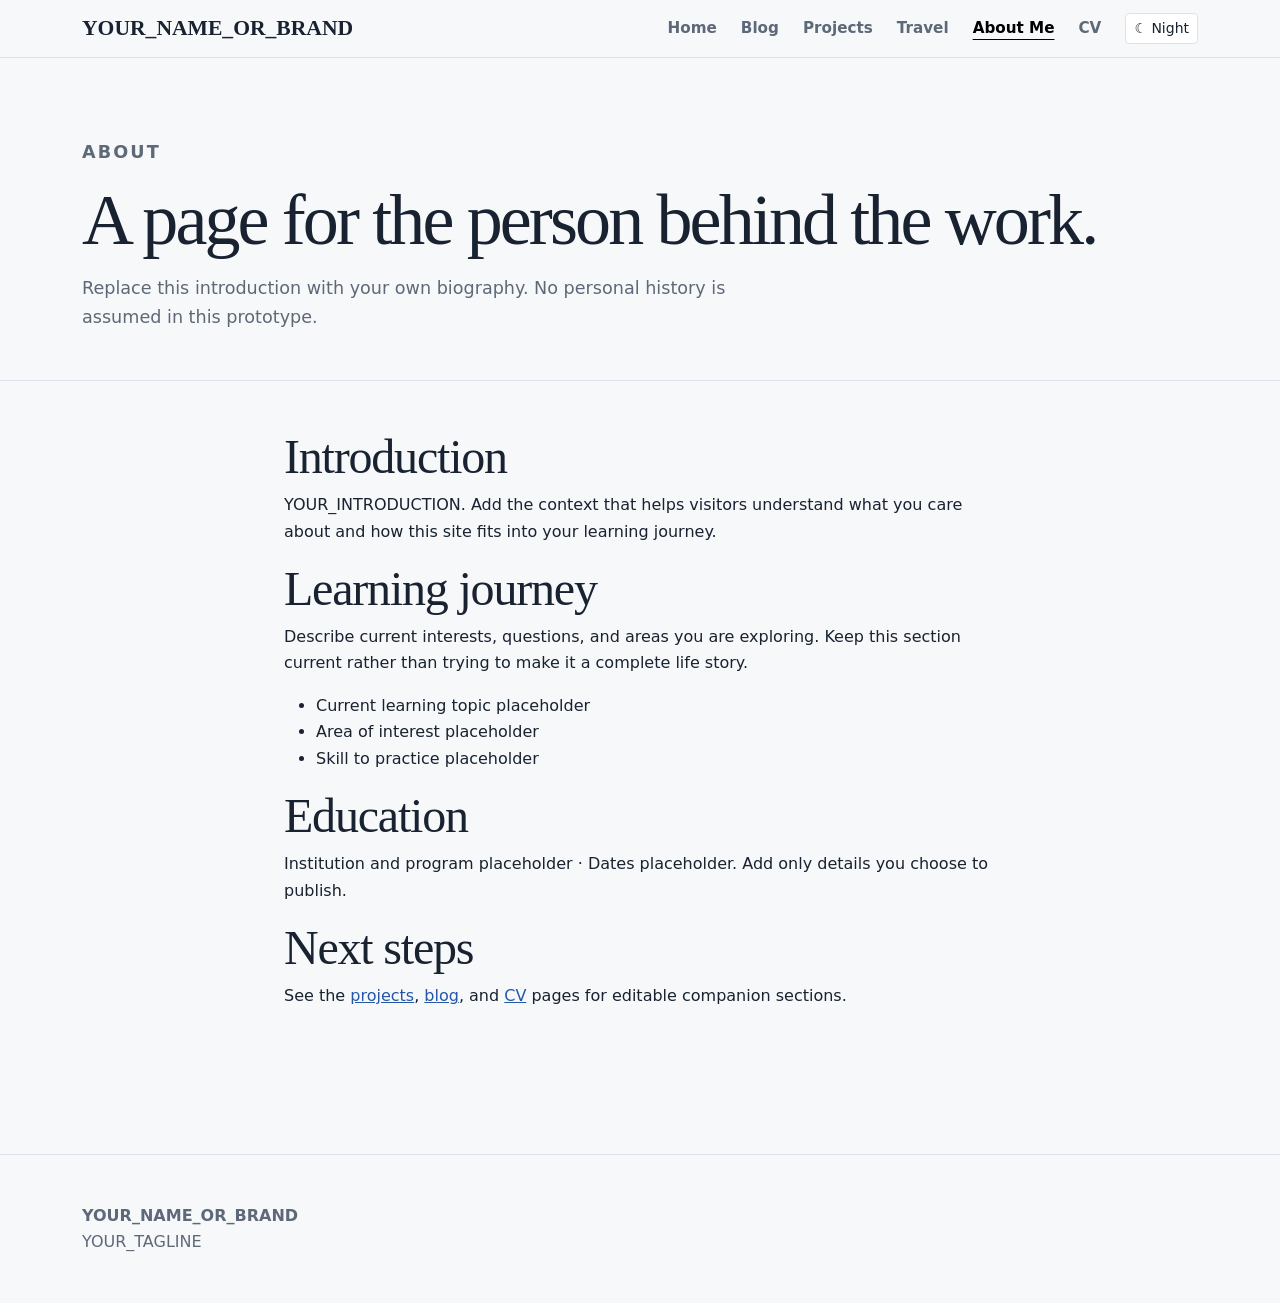
==== about.html @ b2061391 "Add personal website" ====
<!doctype html>
<html lang="en">
<head>
  <meta charset="utf-8"><meta name="viewport" content="width=device-width, initial-scale=1">
  <meta name="description" content="About YOUR_NAME_OR_BRAND, with editable placeholders for background and learning interests.">
  <title>YOUR_NAME_OR_BRAND | About Me</title>
  <link href="https://cdn.jsdelivr.net/npm/bootstrap@5.3.3/dist/css/bootstrap.min.css" rel="stylesheet"><link href="assets/css/styles.css" rel="stylesheet">
</head>
<body>
<a class="skip-link" href="#main-content">Skip to content</a>
<header class="site-header sticky-top"><nav class="navbar navbar-expand-lg" aria-label="Primary navigation"><div class="container"><a class="brand" href="index.html">YOUR_NAME_OR_BRAND</a><button class="navbar-toggler" type="button" data-menu-toggle aria-controls="site-navigation" aria-expanded="false" aria-label="Open navigation"><span class="navbar-toggler-icon"></span></button><div class="collapse navbar-collapse" id="site-navigation"><ul class="navbar-nav ms-auto align-items-lg-center gap-lg-2"><li class="nav-item"><a class="nav-link" href="index.html">Home</a></li><li class="nav-item"><a class="nav-link" href="blog.html">Blog</a></li><li class="nav-item"><a class="nav-link" href="projects.html">Projects</a></li><li class="nav-item"><a class="nav-link" href="travel.html">Travel</a></li><li class="nav-item"><a class="nav-link active" aria-current="page" href="about.html">About Me</a></li><li class="nav-item"><a class="nav-link" href="cv.html">CV</a></li><li class="nav-item ms-lg-2"><button class="btn btn-sm theme-toggle" type="button" data-theme-toggle aria-pressed="false">☾ Night</button></li></ul></div></div></nav></header>
<main id="main-content"><section class="page-hero"><div class="container"><p class="eyebrow">About</p><h1>A page for the person behind the work.</h1><p>Replace this introduction with your own biography. No personal history is assumed in this prototype.</p></div></section><section class="section-sm"><div class="container container-readable"><h2>Introduction</h2><p>YOUR_INTRODUCTION. Add the context that helps visitors understand what you care about and how this site fits into your learning journey.</p><h2>Learning journey</h2><p>Describe current interests, questions, and areas you are exploring. Keep this section current rather than trying to make it a complete life story.</p><ul><li>Current learning topic placeholder</li><li>Area of interest placeholder</li><li>Skill to practice placeholder</li></ul><h2>Education</h2><p>Institution and program placeholder · Dates placeholder. Add only details you choose to publish.</p><h2>Next steps</h2><p>See the <a href="projects.html">projects</a>, <a href="blog.html">blog</a>, and <a href="cv.html">CV</a> pages for editable companion sections.</p></div></section></main>
<footer class="site-footer"><div class="container"><strong>YOUR_NAME_OR_BRAND</strong><p class="mb-0">YOUR_TAGLINE</p></div></footer><script src="assets/js/main.js"></script>
</body></html>
---- assets/css/styles.css ----
:root {
  color-scheme: light;
  --color-bg: #f7f8fa;
  --color-surface: #ffffff;
  --color-surface-muted: #eef2f6;
  --color-text: #182230;
  --color-muted: #5d6978;
  --color-accent: #2457a6;
  --color-accent-strong: #173d79;
  --color-border: #dce2e9;
  --color-focus: #b7d4ff;
  --shadow-soft: 0 12px 30px rgba(24, 34, 48, 0.07);
  --radius-sm: 0.5rem;
  --radius-md: 0.9rem;
  --radius-lg: 1.25rem;
  --space-1: 0.375rem;
  --space-2: 0.75rem;
  --space-3: 1.25rem;
  --space-4: 2rem;
  --space-5: 3rem;
  --space-6: 5rem;
  --content-width: 72rem;
  --reading-width: 46rem;
  --font-body: Inter, ui-sans-serif, system-ui, -apple-system, BlinkMacSystemFont, "Segoe UI", sans-serif;
  --font-display: Georgia, "Times New Roman", serif;
}

[data-theme="dark"] {
  color-scheme: dark;
  --color-bg: #11161d;
  --color-surface: #18212c;
  --color-surface-muted: #202b38;
  --color-text: #e9eef5;
  --color-muted: #aab7c5;
  --color-accent: #9fc2ff;
  --color-accent-strong: #c4d9ff;
  --color-border: #344252;
  --color-focus: #5f8fdb;
  --shadow-soft: 0 12px 30px rgba(0, 0, 0, 0.2);
}

* { box-sizing: border-box; }

html { scroll-behavior: smooth; }

body {
  margin: 0;
  background: var(--color-bg);
  color: var(--color-text);
  font-family: var(--font-body);
  line-height: 1.65;
}

p { overflow-wrap: anywhere; }

a { color: var(--color-accent); }
a:hover { color: var(--color-accent-strong); }

:focus-visible {
  outline: 3px solid var(--color-focus);
  outline-offset: 3px;
}

.skip-link {
  position: absolute;
  top: -4rem;
  left: 1rem;
  z-index: 1000;
  padding: 0.65rem 1rem;
  background: var(--color-text);
  color: var(--color-bg);
  border-radius: var(--radius-sm);
}

.skip-link:focus { top: 1rem; }

.site-header {
  border-bottom: 1px solid var(--color-border);
  background: color-mix(in srgb, var(--color-bg) 92%, transparent);
  backdrop-filter: blur(12px);
}

.brand {
  color: var(--color-text);
  font-family: var(--font-display);
  font-size: 1.35rem;
  font-weight: 700;
  text-decoration: none;
}

.brand:hover { color: var(--color-accent); }

.navbar-toggler {
  border: 1px solid var(--color-border);
  color: var(--color-text);
}

.navbar-toggler-icon {
  display: inline-block;
  width: 1.25em;
  height: 1.25em;
  background: linear-gradient(var(--color-text), var(--color-text)) center / 100% 2px no-repeat,
    linear-gradient(var(--color-text), var(--color-text)) center 35% / 100% 2px no-repeat,
    linear-gradient(var(--color-text), var(--color-text)) center 65% / 100% 2px no-repeat;
}

.nav-link {
  color: var(--color-muted);
  font-size: 0.95rem;
  font-weight: 600;
}

.nav-link:hover,
.nav-link.active {
  color: var(--color-text);
}

.nav-link.active { text-decoration: underline; text-underline-offset: 0.4rem; }

.theme-toggle {
  border: 1px solid var(--color-border);
  color: var(--color-text);
  background: var(--color-surface);
}

.theme-toggle:hover { background: var(--color-surface-muted); }

.container-readable { max-width: var(--reading-width); }
.section { padding: var(--space-6) 0; }
.section-sm { padding: var(--space-5) 0; }

.eyebrow {
  margin-bottom: var(--space-2);
  color: var(--color-accent);
  font-size: 0.78rem;
  font-weight: 800;
  letter-spacing: 0.12em;
  text-transform: uppercase;
}

h1, h2, h3, h4 {
  color: var(--color-text);
  line-height: 1.15;
  overflow-wrap: anywhere;
}

h1, h2 { font-family: var(--font-display); }
h1 { font-size: clamp(2.6rem, 7vw, 5.2rem); letter-spacing: -0.04em; }
h2 { font-size: clamp(2rem, 4vw, 3rem); letter-spacing: -0.025em; }
h3 { font-size: 1.35rem; }

.hero { padding: clamp(4.5rem, 12vw, 9rem) 0 var(--space-6); }
.hero h1 { max-width: 10ch; margin-bottom: var(--space-3); }
.hero-lede { max-width: 42rem; color: var(--color-muted); font-size: clamp(1.1rem, 2vw, 1.35rem); }

.button-row { display: flex; flex-wrap: wrap; gap: var(--space-2); }
.btn-primary { background: var(--color-accent); border-color: var(--color-accent); }
.btn-primary:hover { background: var(--color-accent-strong); border-color: var(--color-accent-strong); }
.btn-outline-secondary { color: var(--color-text); border-color: var(--color-border); }
.btn-outline-secondary:hover { color: var(--color-text); background: var(--color-surface-muted); border-color: var(--color-border); }

.card-editorial {
  height: 100%;
  padding: var(--space-3);
  border: 1px solid var(--color-border);
  border-radius: var(--radius-md);
  background: var(--color-surface);
  box-shadow: none;
  transition: transform 160ms ease, box-shadow 160ms ease, border-color 160ms ease;
}

.card-editorial:hover { transform: translateY(-3px); border-color: var(--color-accent); box-shadow: var(--shadow-soft); }
.card-editorial p:last-child { margin-bottom: 0; }
.card-link { color: inherit; text-decoration: none; }
.card-link:hover { color: inherit; }
.meta { color: var(--color-muted); font-size: 0.9rem; }
.tag { display: inline-block; margin: 0.2rem 0.2rem 0 0; padding: 0.18rem 0.55rem; border: 1px solid var(--color-border); border-radius: 999px; color: var(--color-muted); font-size: 0.78rem; }

.page-hero { padding: var(--space-6) 0 var(--space-4); border-bottom: 1px solid var(--color-border); }
.page-hero h1 { margin-bottom: var(--space-2); font-size: clamp(2.7rem, 6vw, 4.5rem); }
.page-hero p { max-width: 44rem; color: var(--color-muted); font-size: 1.1rem; }

.placeholder-media {
  display: grid;
  min-height: 11rem;
  place-items: center;
  padding: var(--space-3);
  border: 1px dashed var(--color-border);
  border-radius: var(--radius-md);
  background: var(--color-surface-muted);
  color: var(--color-muted);
  text-align: center;
}

.article-content { max-width: var(--reading-width); }
.article-content h2 { margin-top: var(--space-5); font-size: 2rem; }
.article-content h3 { margin-top: var(--space-4); }
.article-content pre {
  overflow-x: auto;
  padding: var(--space-3);
  border: 1px solid var(--color-border);
  border-radius: var(--radius-sm);
  background: var(--color-surface-muted);
  color: var(--color-text);
}
.article-content code { color: var(--color-accent-strong); }
.article-content pre code { color: inherit; }

.timeline { border-left: 2px solid var(--color-border); }
.timeline-item { position: relative; padding: 0 0 var(--space-4) var(--space-4); }
.timeline-item::before {
  position: absolute;
  top: 0.45rem;
  left: -0.43rem;
  width: 0.7rem;
  height: 0.7rem;
  border: 2px solid var(--color-bg);
  border-radius: 50%;
  background: var(--color-accent);
  content: "";
}

.site-footer { margin-top: var(--space-6); padding: var(--space-5) 0; border-top: 1px solid var(--color-border); color: var(--color-muted); }
.social-list { display: flex; flex-wrap: wrap; gap: var(--space-2); padding: 0; list-style: none; }
.social-placeholder { color: var(--color-muted); cursor: not-allowed; text-decoration: none; }
.social-placeholder::after { content: " (placeholder)"; font-size: 0.8em; }

.cv-print-note { color: var(--color-muted); font-size: 0.9rem; }

@media (prefers-reduced-motion: reduce) {
  *, *::before, *::after { scroll-behavior: auto !important; transition-duration: 0.01ms !important; }
}

@media (max-width: 575.98px) {
  .section-sm .row,
  .section .row { margin-right: 0; margin-left: 0; }
}

@media print {
  .site-header, .site-footer, .skip-link, .theme-toggle, .navbar-toggler, .cv-print-note { display: none !important; }
  body { background: #fff; color: #000; }
  .section, .section-sm, .hero, .page-hero { padding: 1.5rem 0; }
}
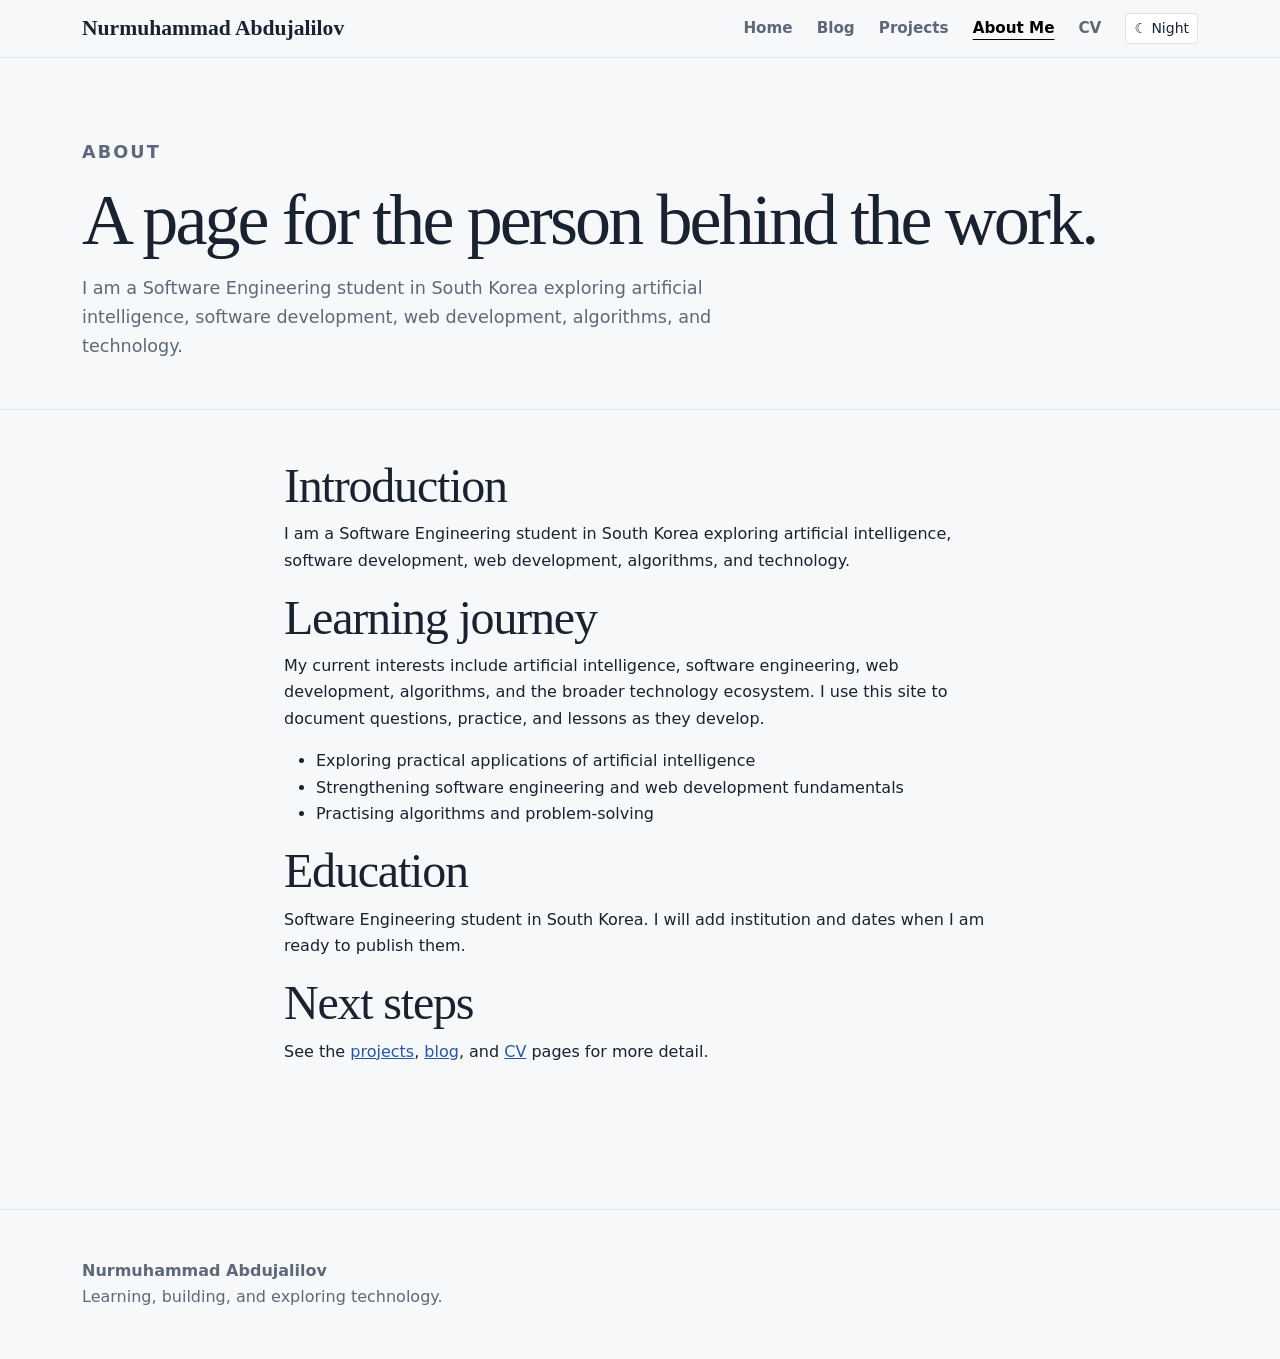
==== commit 95fb35fe: "feat: replace personal website placeholders" ====
--- a/about.html
+++ b/about.html
@@ -2,13 +2,13 @@
 <html lang="en">
 <head>
   <meta charset="utf-8"><meta name="viewport" content="width=device-width, initial-scale=1">
-  <meta name="description" content="About YOUR_NAME_OR_BRAND, with editable placeholders for background and learning interests.">
-  <title>YOUR_NAME_OR_BRAND | About Me</title>
+  <meta name="description" content="About Nurmuhammad Abdujalilov, a Software Engineering student in South Korea.">
+  <title>About Me | Nurmuhammad Abdujalilov</title>
   <link href="https://cdn.jsdelivr.net/npm/bootstrap@5.3.3/dist/css/bootstrap.min.css" rel="stylesheet"><link href="assets/css/styles.css" rel="stylesheet">
 </head>
 <body>
 <a class="skip-link" href="#main-content">Skip to content</a>
-<header class="site-header sticky-top"><nav class="navbar navbar-expand-lg" aria-label="Primary navigation"><div class="container"><a class="brand" href="index.html">YOUR_NAME_OR_BRAND</a><button class="navbar-toggler" type="button" data-menu-toggle aria-controls="site-navigation" aria-expanded="false" aria-label="Open navigation"><span class="navbar-toggler-icon"></span></button><div class="collapse navbar-collapse" id="site-navigation"><ul class="navbar-nav ms-auto align-items-lg-center gap-lg-2"><li class="nav-item"><a class="nav-link" href="index.html">Home</a></li><li class="nav-item"><a class="nav-link" href="blog.html">Blog</a></li><li class="nav-item"><a class="nav-link" href="projects.html">Projects</a></li><li class="nav-item"><a class="nav-link" href="travel.html">Travel</a></li><li class="nav-item"><a class="nav-link active" aria-current="page" href="about.html">About Me</a></li><li class="nav-item"><a class="nav-link" href="cv.html">CV</a></li><li class="nav-item ms-lg-2"><button class="btn btn-sm theme-toggle" type="button" data-theme-toggle aria-pressed="false">☾ Night</button></li></ul></div></div></nav></header>
-<main id="main-content"><section class="page-hero"><div class="container"><p class="eyebrow">About</p><h1>A page for the person behind the work.</h1><p>Replace this introduction with your own biography. No personal history is assumed in this prototype.</p></div></section><section class="section-sm"><div class="container container-readable"><h2>Introduction</h2><p>YOUR_INTRODUCTION. Add the context that helps visitors understand what you care about and how this site fits into your learning journey.</p><h2>Learning journey</h2><p>Describe current interests, questions, and areas you are exploring. Keep this section current rather than trying to make it a complete life story.</p><ul><li>Current learning topic placeholder</li><li>Area of interest placeholder</li><li>Skill to practice placeholder</li></ul><h2>Education</h2><p>Institution and program placeholder · Dates placeholder. Add only details you choose to publish.</p><h2>Next steps</h2><p>See the <a href="projects.html">projects</a>, <a href="blog.html">blog</a>, and <a href="cv.html">CV</a> pages for editable companion sections.</p></div></section></main>
-<footer class="site-footer"><div class="container"><strong>YOUR_NAME_OR_BRAND</strong><p class="mb-0">YOUR_TAGLINE</p></div></footer><script src="assets/js/main.js"></script>
+<header class="site-header sticky-top"><nav class="navbar navbar-expand-lg" aria-label="Primary navigation"><div class="container"><a class="brand" href="index.html" data-site-name></a><button class="navbar-toggler" type="button" data-menu-toggle aria-controls="site-navigation" aria-expanded="false" aria-label="Open navigation"><span class="navbar-toggler-icon"></span></button><div class="collapse navbar-collapse" id="site-navigation"><ul class="navbar-nav ms-auto align-items-lg-center gap-lg-2"><li class="nav-item"><a class="nav-link" href="index.html">Home</a></li><li class="nav-item"><a class="nav-link" href="blog.html">Blog</a></li><li class="nav-item"><a class="nav-link" href="projects.html">Projects</a></li><li class="nav-item"><a class="nav-link active" aria-current="page" href="about.html">About Me</a></li><li class="nav-item"><a class="nav-link" href="cv.html">CV</a></li><li class="nav-item ms-lg-2"><button class="btn btn-sm theme-toggle" type="button" data-theme-toggle aria-pressed="false">☾ Night</button></li></ul></div></div></nav></header>
+<main id="main-content"><section class="page-hero"><div class="container"><p class="eyebrow">About</p><h1>A page for the person behind the work.</h1><p data-site-introduction></p></div></section><section class="section-sm"><div class="container container-readable"><h2>Introduction</h2><p data-site-introduction></p><h2>Learning journey</h2><p>My current interests include artificial intelligence, software engineering, web development, algorithms, and the broader technology ecosystem. I use this site to document questions, practice, and lessons as they develop.</p><ul><li>Exploring practical applications of artificial intelligence</li><li>Strengthening software engineering and web development fundamentals</li><li>Practising algorithms and problem-solving</li></ul><h2>Education</h2><p>Software Engineering student in South Korea. I will add institution and dates when I am ready to publish them.</p><h2>Next steps</h2><p>See the <a href="projects.html">projects</a>, <a href="blog.html">blog</a>, and <a href="cv.html">CV</a> pages for more detail.</p></div></section></main>
+<footer class="site-footer"><div class="container"><strong data-site-name></strong><p class="mb-0" data-site-tagline></p></div></footer><script src="assets/js/config.js"></script><script src="assets/js/main.js"></script>
 </body></html>
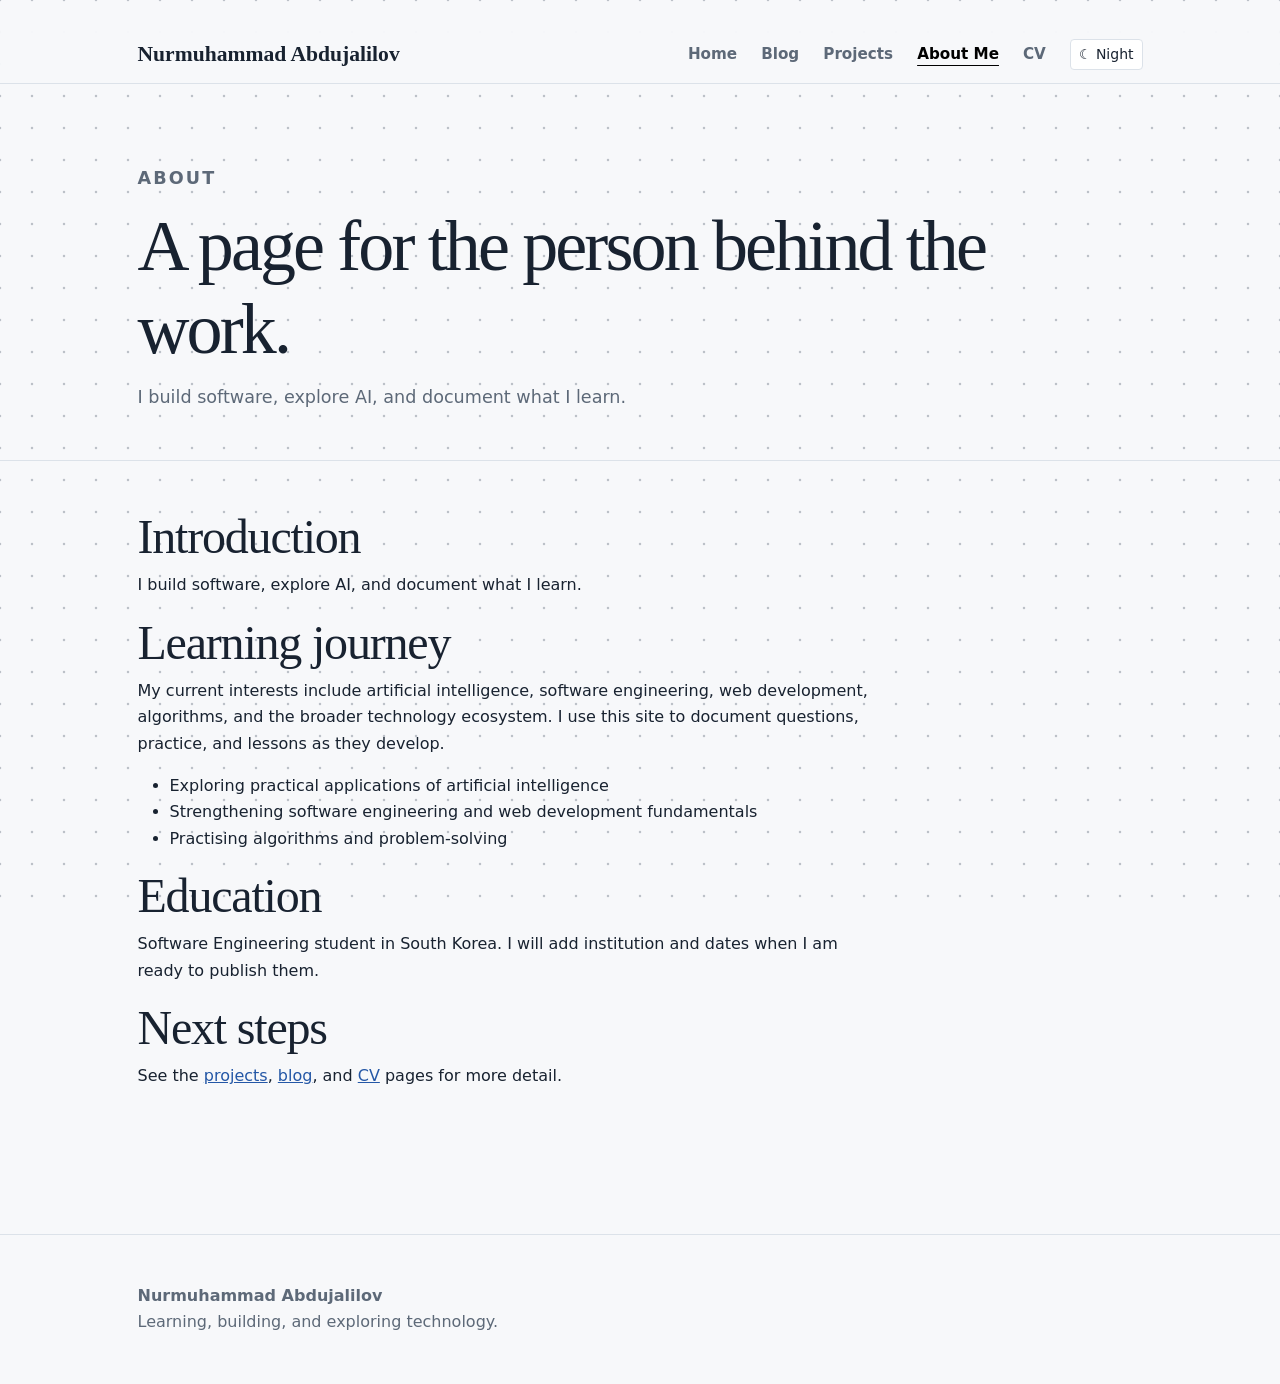
==== commit 1d1e459f: "Fix pixel cursor effect and dark mode toggle" ====
--- a/about.html
+++ b/about.html
@@ -10,5 +10,18 @@
 <a class="skip-link" href="#main-content">Skip to content</a>
 <header class="site-header sticky-top"><nav class="navbar navbar-expand-lg" aria-label="Primary navigation"><div class="container"><a class="brand" href="index.html" data-site-name></a><button class="navbar-toggler" type="button" data-menu-toggle aria-controls="site-navigation" aria-expanded="false" aria-label="Open navigation"><span class="navbar-toggler-icon"></span></button><div class="collapse navbar-collapse" id="site-navigation"><ul class="navbar-nav ms-auto align-items-lg-center gap-lg-2"><li class="nav-item"><a class="nav-link" href="index.html">Home</a></li><li class="nav-item"><a class="nav-link" href="blog.html">Blog</a></li><li class="nav-item"><a class="nav-link" href="projects.html">Projects</a></li><li class="nav-item"><a class="nav-link active" aria-current="page" href="about.html">About Me</a></li><li class="nav-item"><a class="nav-link" href="cv.html">CV</a></li><li class="nav-item ms-lg-2"><button class="btn btn-sm theme-toggle" type="button" data-theme-toggle aria-pressed="false">☾ Night</button></li></ul></div></div></nav></header>
 <main id="main-content"><section class="page-hero"><div class="container"><p class="eyebrow">About</p><h1>A page for the person behind the work.</h1><p data-site-introduction></p></div></section><section class="section-sm"><div class="container container-readable"><h2>Introduction</h2><p data-site-introduction></p><h2>Learning journey</h2><p>My current interests include artificial intelligence, software engineering, web development, algorithms, and the broader technology ecosystem. I use this site to document questions, practice, and lessons as they develop.</p><ul><li>Exploring practical applications of artificial intelligence</li><li>Strengthening software engineering and web development fundamentals</li><li>Practising algorithms and problem-solving</li></ul><h2>Education</h2><p>Software Engineering student in South Korea. I will add institution and dates when I am ready to publish them.</p><h2>Next steps</h2><p>See the <a href="projects.html">projects</a>, <a href="blog.html">blog</a>, and <a href="cv.html">CV</a> pages for more detail.</p></div></section></main>
-<footer class="site-footer"><div class="container"><strong data-site-name></strong><p class="mb-0" data-site-tagline></p></div></footer><script src="assets/js/config.js"></script><script src="assets/js/main.js"></script>
-</body></html>
+<footer class="site-footer"><div class="container"><strong data-site-name></strong><p class="mb-0" data-site-tagline></p></div></footer><script src="assets/js/config.js"></script><script src="assets/js/main.js"></script><script src="assets/js/background.js"></script>
+
+<script>
+  window.PIXEL_TRAIL_OPTIONS = {
+    target: 'body',
+    cell: 26,
+    radius: 3.2,
+    maxBlocks: 300,
+    symbolChance: 0.45
+  };
+</script>
+
+<script src="assets/js/pixel-trail.js" defer></script>
+</body>
+</html>
--- a/assets/css/styles.css
+++ b/assets/css/styles.css
@@ -19,7 +19,7 @@
   --space-4: 2rem;
   --space-5: 3rem;
   --space-6: 5rem;
-  --content-width: 72rem;
+  --content-width: 1029px;
   --reading-width: 46rem;
   --font-body: Inter, ui-sans-serif, system-ui, -apple-system, BlinkMacSystemFont, "Segoe UI", sans-serif;
   --font-display: Georgia, "Times New Roman", serif;
@@ -27,8 +27,8 @@
 
 [data-theme="dark"] {
   color-scheme: dark;
-  --color-bg: #11161d;
-  --color-surface: #18212c;
+  --color-bg: #28282B;
+  --color-surface: #28282B;
   --color-surface-muted: #202b38;
   --color-text: #e9eef5;
   --color-muted: #aab7c5;
@@ -36,7 +36,7 @@
   --color-accent-strong: #c4d9ff;
   --color-border: #344252;
   --color-focus: #5f8fdb;
-  --shadow-soft: 0 12px 30px rgba(0, 0, 0, 0.2);
+  --shadow-soft: 0 12px 30px #28282B;
 }
 
 * { box-sizing: border-box; }
@@ -125,7 +125,11 @@
 
 .theme-toggle:hover { background: var(--color-surface-muted); }
 
-.container-readable { max-width: var(--reading-width); }
+.container { max-width: var(--content-width); }
+.container-readable,
+.article-content { max-width: var(--content-width); }
+.container-readable > *,
+.article-content > * { max-width: var(--reading-width); }
 .section { padding: var(--space-6) 0; }
 .section-sm { padding: var(--space-5) 0; }
 
@@ -159,6 +163,78 @@
 .btn-outline-secondary { color: var(--color-text); border-color: var(--color-border); }
 .btn-outline-secondary:hover { color: var(--color-text); background: var(--color-surface-muted); border-color: var(--color-border); }
 
+.home-hero {
+  display: flex;
+  min-height: calc(100vh - 5rem);
+  align-items: center;
+  padding: clamp(4rem, 8vw, 7rem) 0;
+}
+
+.home-hero-content {
+  display: grid;
+  max-width: 58rem;
+  margin-left: 0;
+  grid-template-columns: 12rem minmax(0, 1fr);
+  align-items: start;
+  gap: clamp(1.75rem, 4vw, 3.5rem);
+}
+.home-hero-copy { max-width: 42rem; }
+.home-hero h1 {
+  margin: 0;
+  max-width: 14ch;
+  font-family: var(--font-body);
+  font-size: clamp(3rem, 6vw, 3.5rem);
+  font-weight: 750;
+  letter-spacing: -0.06em;
+}
+.home-hero-role {
+  margin: 1rem 0 0;
+  color: var(--color-text);
+  font-size: clamp(1.15rem, 2.5vw, 1.45rem);
+  font-weight: 600;
+}
+.home-hero-location {
+  margin: 0.35rem 0 0;
+  color: var(--color-muted);
+  font-size: 0.95rem;
+}
+.home-hero-location span:first-child { color: var(--color-accent); font-size: 0.7em; vertical-align: 0.1em; }
+.home-hero .hero-lede { max-width: 34rem; margin: 1.75rem auto 0; font-size: clamp(1.1rem, 2vw, 1.25rem); }
+.home-hero .hero-lede { margin-left: 0; }
+.home-hero-actions { margin-top: 2rem; }
+.home-hero-actions .btn { padding: 0.7rem 1.15rem; font-weight: 600; }
+.home-social-links { display: flex; gap: 1.5rem; margin-top: 3rem; }
+.home-social-links a {
+  display: inline-flex;
+  align-items: center;
+  gap: 0.45rem;
+  color: var(--color-muted);
+  font-size: 0.9rem;
+  text-decoration: none;
+}
+.home-social-links a:hover { color: var(--color-accent); }
+.home-social-links svg { width: 1.1rem; height: 1.1rem; fill: currentColor; }
+.home-social-links a:last-child svg { fill: none; stroke: currentColor; stroke-linecap: round; stroke-linejoin: round; stroke-width: 1.5; }
+.home-hero-portrait {
+  width: 14rem;
+  
+  aspect-ratio: 1;
+  margin-top: 2rem;
+  justify-self: start;
+  overflow: hidden;
+  border-radius: 20%;
+  background: transparent;
+}
+
+.home-hero-portrait img {
+  display: block;
+  width: 100%;
+  height: 100%;
+  object-fit: cover;
+  object-position: center;
+  filter: none;
+}
+
 .card-editorial {
   height: 100%;
   padding: var(--space-3);
@@ -175,6 +251,92 @@
 .card-link:hover { color: inherit; }
 .meta { color: var(--color-muted); font-size: 0.9rem; }
 .tag { display: inline-block; margin: 0.2rem 0.2rem 0 0; padding: 0.18rem 0.55rem; border: 1px solid var(--color-border); border-radius: 999px; color: var(--color-muted); font-size: 0.78rem; }
+
+.section-heading-row {
+  display: flex;
+  align-items: end;
+  justify-content: space-between;
+  gap: var(--space-3);
+  margin-bottom: var(--space-4);
+}
+.section-heading-row h2 { margin-bottom: 0; }
+.section-heading-note { margin: 0; color: var(--color-muted); }
+.featured-carousel { position: relative; padding: 0 3rem; }
+.carousel-viewport { overflow: hidden; touch-action: pan-y; cursor: grab; }
+.carousel-viewport.is-dragging { cursor: grabbing; }
+.featured-carousel-track {
+  display: flex;
+  gap: var(--space-3);
+  will-change: transform;
+}
+.featured-slide {
+  flex: 0 0 calc((100% - (2 * var(--space-3))) / 3);
+  min-width: 0;
+}
+.featured-slide .card-link { display: block; height: 100%; }
+.carousel-control {
+  position: absolute;
+  top: 50%;
+  z-index: 1;
+  display: grid;
+  width: 2.5rem;
+  height: 2.5rem;
+  place-items: center;
+  border: 1px solid var(--color-border);
+  border-radius: 50%;
+  background: var(--color-surface);
+  color: var(--color-text);
+  font-size: 1.25rem;
+  line-height: 1;
+  transform: translateY(-50%);
+}
+.carousel-control:hover { border-color: var(--color-accent); color: var(--color-accent); }
+.carousel-control-prev { left: 0; }
+.carousel-control-next { right: 0; }
+.archive-layout {
+  display: grid;
+  grid-template-columns: minmax(0, 2fr) minmax(16rem, 1fr);
+  gap: clamp(3rem, 8vw, 7rem);
+}
+.archive-year-label {
+  display: inline-block;
+  margin-bottom: var(--space-4);
+  padding: 0.25rem 0.75rem;
+  border: 1px solid var(--color-border);
+  border-radius: 999px;
+  color: var(--color-muted);
+  font-size: 0.85rem;
+  font-weight: 700;
+}
+.archive-month { margin-bottom: var(--space-4); }
+.archive-month h3 {
+  margin-bottom: 0;
+  color: var(--color-muted);
+  font-size: 1rem;
+  font-weight: 700;
+}
+.archive-entry {
+  display: grid;
+  grid-template-columns: 5rem minmax(0, 1fr) 1.5rem;
+  gap: var(--space-2);
+  align-items: center;
+  padding: var(--space-2) 0;
+  border-top: 1px solid var(--color-border);
+  color: var(--color-text);
+  text-decoration: none;
+}
+.archive-entry:hover { color: var(--color-accent); }
+.archive-entry time { color: var(--color-muted); font-size: 0.9rem; }
+.archive-entry-arrow { color: var(--color-accent); opacity: 0; transform: translateX(-0.4rem); transition: opacity 160ms ease, transform 160ms ease; }
+.archive-entry:hover .archive-entry-arrow,
+.archive-entry:focus-visible .archive-entry-arrow { opacity: 1; transform: translateX(0); }
+.archive-aside {
+  align-self: start;
+  padding-left: var(--space-4);
+  border-left: 1px solid var(--color-border);
+}
+.archive-aside h2 { margin-bottom: var(--space-2); font-size: clamp(1.7rem, 3vw, 2.3rem); }
+.archive-aside p:not(.eyebrow) { color: var(--color-muted); }
 
 .page-hero { padding: var(--space-6) 0 var(--space-4); border-bottom: 1px solid var(--color-border); }
 .page-hero h1 { margin-bottom: var(--space-2); font-size: clamp(2.7rem, 6vw, 4.5rem); }
@@ -191,8 +353,6 @@
   color: var(--color-muted);
   text-align: center;
 }
-
-.article-content { max-width: var(--reading-width); }
 .article-content h2 { margin-top: var(--space-5); font-size: 2rem; }
 .article-content h3 { margin-top: var(--space-4); }
 .article-content pre {
@@ -231,7 +391,27 @@
   *, *::before, *::after { scroll-behavior: auto !important; transition-duration: 0.01ms !important; }
 }
 
+@media (max-width: 991.98px) {
+  .home-hero-content { grid-template-columns: 1fr; gap: 3.5rem; }
+  .home-hero-portrait { width: 12rem; margin-top: 0; }
+  .featured-slide { flex-basis: calc((100% - var(--space-3)) / 2); }
+  .archive-layout { grid-template-columns: 1fr; }
+  .archive-aside { padding-top: var(--space-4); padding-left: 0; border-top: 1px solid var(--color-border); border-left: 0; }
+}
+
+@media (max-width: 1199.98px) {
+  .container { max-width: 100%; }
+}
+
 @media (max-width: 575.98px) {
+  .home-hero-content { gap: 3rem; }
+  .home-hero-portrait { width: 9rem; }
+  .home-social-links { gap: 1rem; }
+  .section-heading-row { display: block; }
+  .section-heading-note { margin-top: var(--space-2); }
+  .featured-carousel { padding: 0 2.5rem; }
+  .featured-slide { flex-basis: 85%; }
+  .archive-entry { grid-template-columns: 4.5rem minmax(0, 1fr) 1.25rem; }
   .section-sm .row,
   .section .row { margin-right: 0; margin-left: 0; }
 }
@@ -241,3 +421,59 @@
   body { background: #fff; color: #000; }
   .section, .section-sm, .hero, .page-hero { padding: 1.5rem 0; }
 }
+
+
+
+
+
+
+/* Interactive background grid */
+
+#background-grid {
+  position: fixed;
+  inset: 0;
+  z-index: 0;
+  width: 100%;
+  height: 100%;
+  pointer-events: none;
+  opacity: 0.38;
+}
+
+/* Keep all website content above the background */
+
+.site-header,
+main,
+.site-footer,
+.skip-link {
+  position: relative;
+  z-index: 1;
+}
+
+/* Subtle grid visibility in dark mode */
+
+[data-theme="dark"] #background-grid {
+  opacity: 0.32;
+}
+
+@media (max-width: 768px) {
+  #background-grid {
+    opacity: 0.25;
+  }
+}
+
+@media (prefers-reduced-motion: reduce) {
+  #background-grid {
+    display: none;
+  }
+}
+
+
+
+/* trackere*/
+
+
+/* Keep hero content above the pixel animation */
+.home-hero-content {
+    position: relative;
+    z-index: 6;
+}
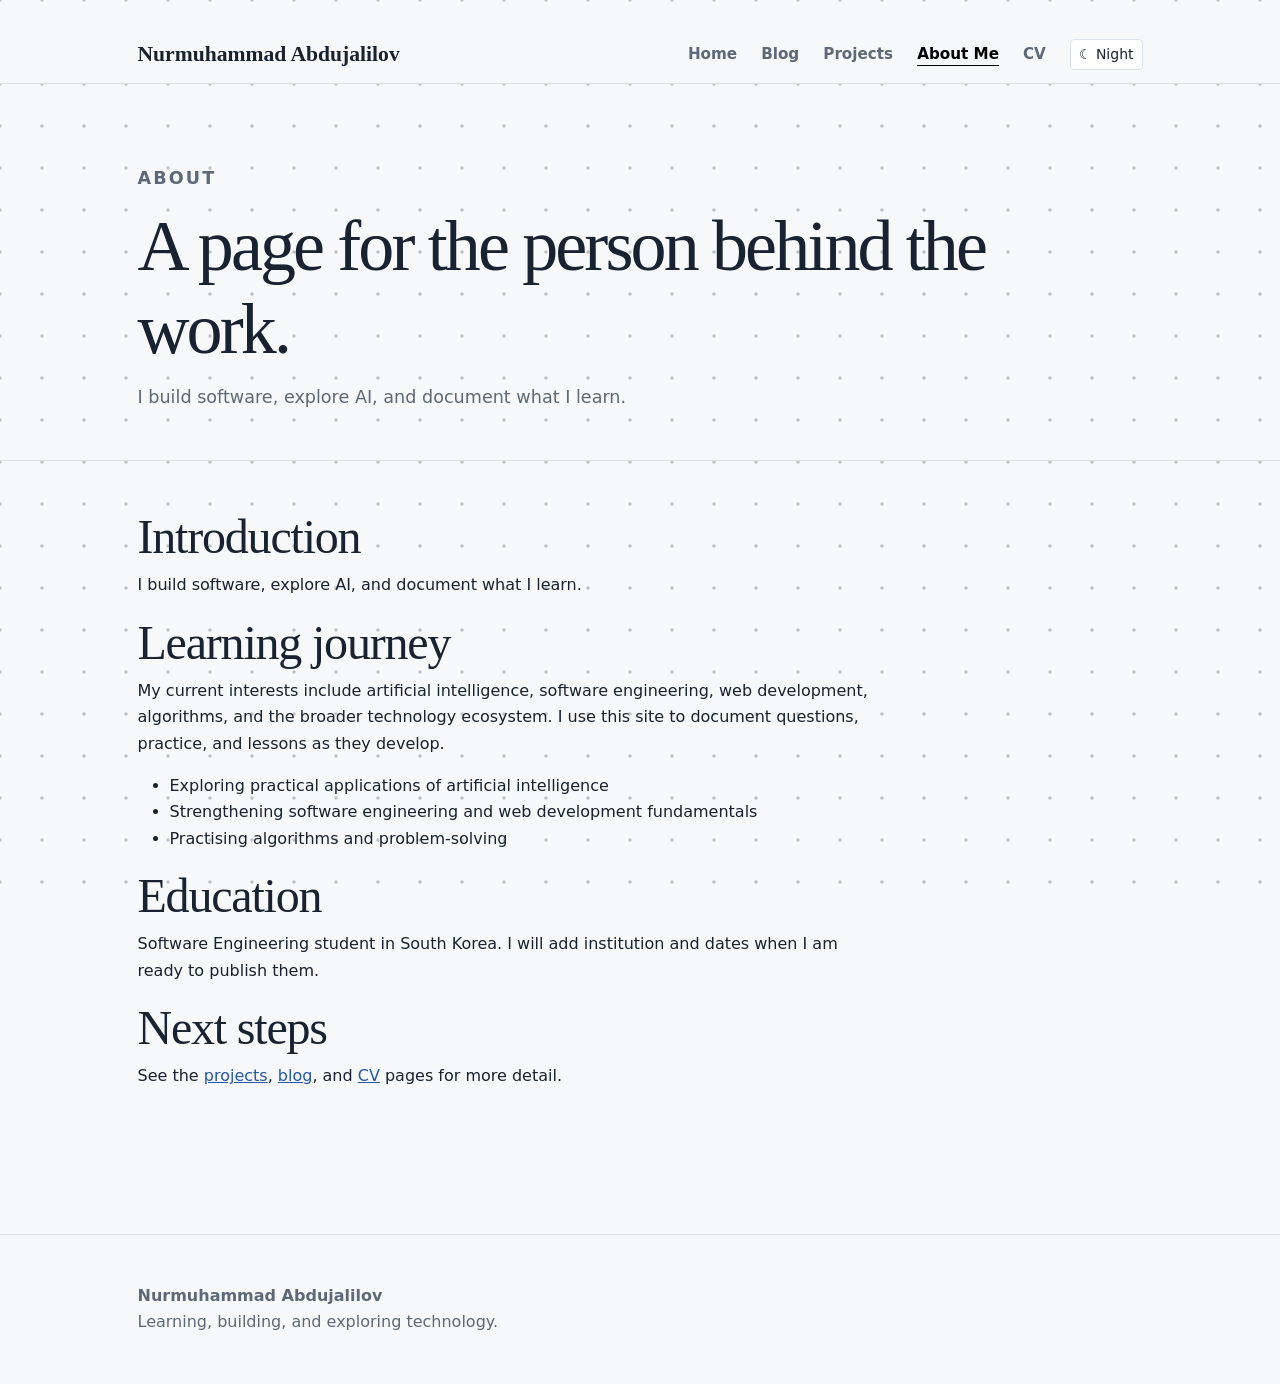
==== commit 539f2ee0: "Add Halo browser gaming article" ====
--- a/about.html
+++ b/about.html
@@ -15,10 +15,10 @@
 <script>
   window.PIXEL_TRAIL_OPTIONS = {
     target: 'body',
-    cell: 26,
-    radius: 3.2,
-    maxBlocks: 300,
-    symbolChance: 0.45
+    cell: 20,
+    radius: 1,
+    maxBlocks: 400,
+    symbolChance: 0.65
   };
 </script>
 
--- a/assets/css/styles.css
+++ b/assets/css/styles.css
@@ -477,3 +477,91 @@
     position: relative;
     z-index: 6;
 }
+
+/* Article-specific presentation for the Halo feature. */
+.container.article-content.halo-article { max-width: 52rem; }
+.article-content.halo-article > * { max-width: none; }
+.halo-article .halo-back-link { display: inline-block; margin-bottom: var(--space-4); text-decoration: none; }
+.halo-article .halo-hero { padding: 0 0 var(--space-3); }
+.halo-article .tag {
+  display: inline-block;
+  margin: 0;
+  padding: 0.25rem 0.65rem;
+  border: 0;
+  background: var(--color-accent);
+  color: var(--color-surface);
+  font-size: 0.75rem;
+  font-weight: 700;
+  letter-spacing: 0.08em;
+  text-transform: uppercase;
+}
+.halo-article h1 {
+  margin: var(--space-2) 0;
+  font-size: clamp(2.2rem, 6vw, 3.25rem);
+  letter-spacing: -0.035em;
+}
+.halo-article h1 span,
+.halo-article h2 i { color: var(--color-accent); }
+.halo-article .lead { max-width: 43rem; color: var(--color-muted); font-size: clamp(1.1rem, 2.5vw, 1.25rem); }
+.halo-article .article-meta { margin: 0 0 var(--space-3); color: var(--color-muted); font-size: 0.9rem; }
+.halo-article h2 {
+  margin: var(--space-5) 0 var(--space-2);
+  font-size: clamp(1.65rem, 4vw, 2rem);
+  letter-spacing: -0.02em;
+}
+.halo-article h2 i {
+  display: block;
+  margin-bottom: 0.3rem;
+  font-family: var(--font-body);
+  font-size: 0.75rem;
+  font-style: normal;
+  letter-spacing: 0.1em;
+  text-transform: uppercase;
+}
+.halo-article .stats { display: grid; grid-template-columns: repeat(auto-fit, minmax(min(9rem, 100%), 1fr)); gap: var(--space-2); margin: var(--space-3) 0; }
+.halo-article .stat { padding: var(--space-3); border: 1px solid var(--color-accent); border-radius: var(--radius-md); background: var(--color-surface); text-align: center; }
+.halo-article .stat b { display: block; color: var(--color-accent); font-size: clamp(1.4rem, 4vw, 1.8rem); line-height: 1.2; overflow-wrap: anywhere; }
+.halo-article .stat small { color: var(--color-muted); }
+.halo-article .box { margin: var(--space-3) 0; padding: var(--space-2) var(--space-3); border-left: 4px solid var(--color-accent); border-radius: var(--radius-sm); background: var(--color-surface-muted); }
+.halo-article .cmp { display: grid; grid-template-columns: repeat(2, minmax(0, 1fr)); gap: var(--space-2); margin: var(--space-3) 0; }
+.halo-article .comparison-card { padding: var(--space-3); border: 1px solid var(--color-border); border-radius: var(--radius-md); background: var(--color-surface); }
+.halo-article .comparison-card.on { border-color: var(--color-accent); background: var(--color-surface-muted); }
+.halo-article .comparison-card h3 { margin: 0 0 var(--space-1); color: var(--color-accent); font-size: 1.05rem; }
+.halo-article .comparison-card ul { margin: var(--space-1) 0 0; padding-left: 1.2rem; color: var(--color-muted); font-size: 0.95rem; }
+.halo-article .flow { display: flex; flex-direction: column; gap: 0; margin: var(--space-3) 0; }
+.halo-article .step { display: flex; align-items: center; gap: var(--space-2); padding: var(--space-2) var(--space-3); border: 1px solid var(--color-accent); border-radius: var(--radius-md); background: var(--color-surface); }
+.halo-article .step.ai { background: var(--color-accent); color: var(--color-surface); }
+.halo-article .step .n { display: grid; flex: none; width: 2rem; height: 2rem; place-items: center; border-radius: 50%; background: var(--color-surface-muted); color: var(--color-accent); font-weight: 700; }
+.halo-article .step small { display: block; color: var(--color-muted); font-size: 0.9rem; line-height: 1.4; }
+.halo-article .step.ai small { color: color-mix(in srgb, var(--color-surface) 82%, var(--color-accent)); }
+.halo-article .step.ai .n { background: var(--color-surface); }
+.halo-article .arrow { color: var(--color-accent); font-size: 1.25rem; line-height: 1.2; text-align: center; }
+.halo-article .scroll { max-width: 100%; margin: var(--space-3) 0; overflow-x: auto; border: 1px solid var(--color-border); border-radius: var(--radius-md); }
+.halo-article table { width: 100%; min-width: 32rem; margin: 0; border-collapse: collapse; font-size: 0.92rem; }
+.halo-article th { padding: 0.65rem 0.85rem; background: var(--color-accent); color: var(--color-surface); text-align: left; }
+.halo-article td { padding: 0.65rem 0.85rem; border-top: 1px solid var(--color-border); }
+.halo-article tr:nth-child(even) td { background: var(--color-surface-muted); }
+.halo-article .bad { color: #c2410c; font-weight: 700; }
+.halo-article .good { color: #1f8a5b; font-weight: 700; }
+.halo-article .tl { margin: var(--space-3) 0 var(--space-3) 0.5rem; padding-left: var(--space-3); border-left: 3px solid var(--color-accent); }
+.halo-article .tl div { position: relative; margin-bottom: var(--space-2); }
+.halo-article .tl div::before { position: absolute; top: 0.35rem; left: calc(-1 * var(--space-3) - 0.4rem); width: 0.8rem; height: 0.8rem; border: 3px solid var(--color-accent); border-radius: 50%; background: var(--color-bg); content: ""; }
+.halo-article .tl b { color: var(--color-accent); }
+.halo-article .take { display: grid; gap: var(--space-2); margin: var(--space-3) 0; counter-reset: halo-take; }
+.halo-article .take div { position: relative; padding: var(--space-2) var(--space-2) var(--space-2) 3.5rem; border: 1px solid var(--color-border); border-radius: var(--radius-md); counter-increment: halo-take; }
+.halo-article .take div::before { position: absolute; top: 0.65rem; left: 0.75rem; display: grid; width: 1.8rem; height: 1.8rem; place-items: center; border-radius: 50%; background: var(--color-accent); color: var(--color-surface); content: counter(halo-take); font-weight: 700; }
+.halo-article .note { margin-top: var(--space-5); padding-top: var(--space-2); border-top: 1px solid var(--color-border); color: var(--color-muted); font-size: 0.9rem; }
+.halo-article svg { display: block; width: 100%; height: auto; }
+.halo-article svg g[fill="#1b2433"] { fill: var(--color-text); }
+.halo-article svg text[fill="#1b2433"] { fill: var(--color-text); }
+.halo-article svg text[fill="#5b6677"] { fill: var(--color-muted); }
+.halo-article svg text[fill="#2457a6"] { fill: var(--color-accent); }
+.halo-article svg rect[fill="#2457a6"] { fill: var(--color-accent); }
+.halo-article svg rect[fill="#c9d8f0"],
+.halo-article svg line[stroke="#c9d8f0"] { fill: var(--color-surface-muted); stroke: var(--color-border); }
+
+@media (max-width: 575.98px) {
+  .halo-article .cmp { grid-template-columns: 1fr; }
+  .halo-article .halo-back-link { margin-bottom: var(--space-3); }
+  .halo-article table { min-width: 29rem; }
+}
